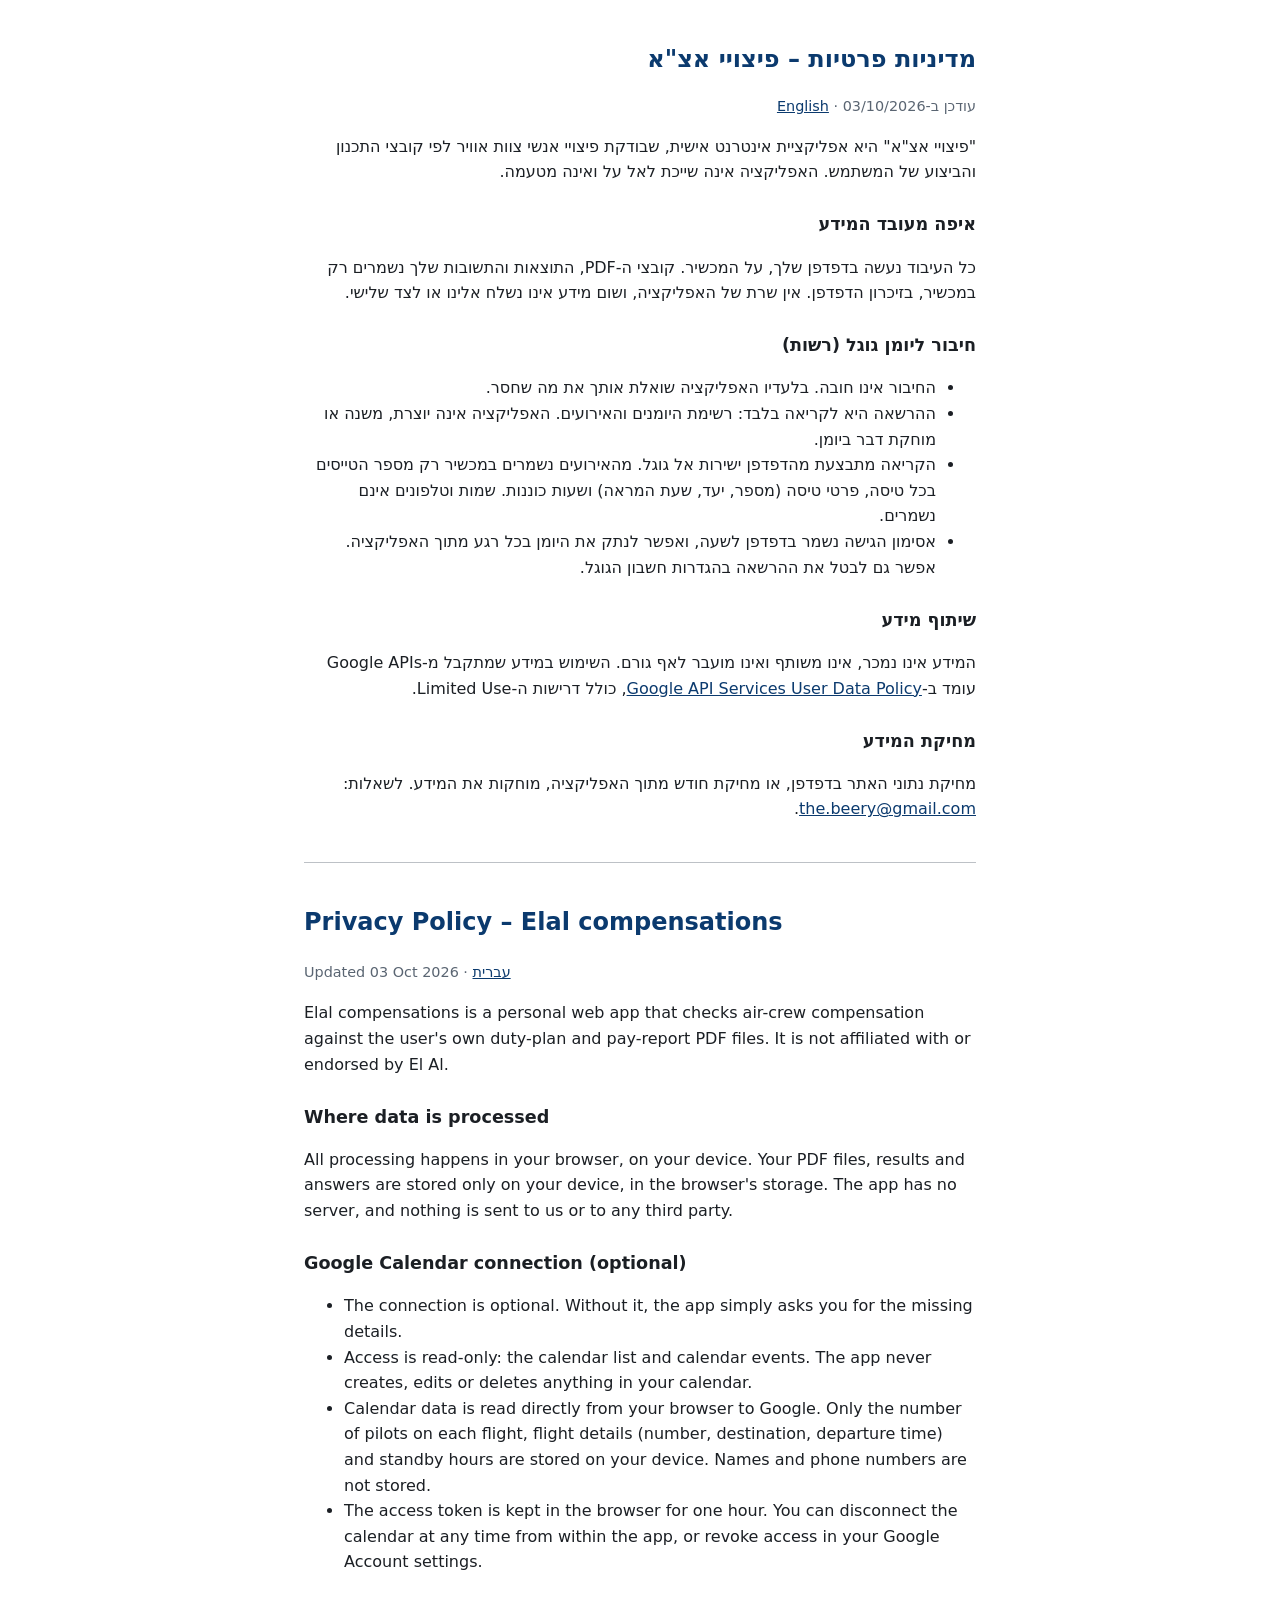
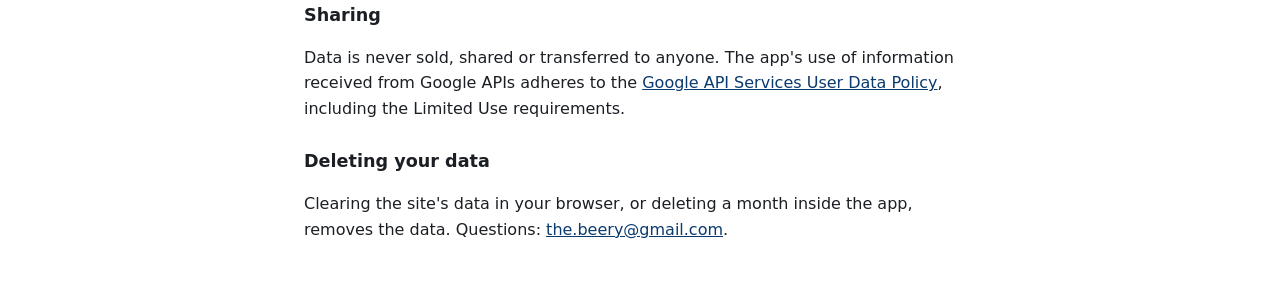
==== privacy.html @ 0be8bbc6 "דף מדיניות פרטיות (עברית ואנגלית) וקישור אליו בחלון חיבור היומן Co-Authored-By: Claude Sonnet 5.5 <n" ====
<!doctype html>
<html lang="he" dir="rtl">
<head>
  <meta charset="utf-8">
  <meta name="viewport" content="width=device-width, initial-scale=1">
  <title>מדיניות פרטיות – פיצויי אצ"א</title>
  <style>
    :root { --bg: #fff; --fg: #1b1f24; --muted: #5a6572; --accent: #0b3a6e; }
    @media (prefers-color-scheme: dark) { :root { --bg: #14181d; --fg: #e8ecf0; --muted: #9aa6b2; --accent: #8db8f0; } }
    body { margin: 0; background: var(--bg); color: var(--fg); font: 16px/1.6 system-ui, sans-serif; }
    main { max-width: 42rem; margin: 0 auto; padding: 1.5rem 16px 3rem; }
    h1 { font-size: 1.5rem; color: var(--accent); }
    h2 { font-size: 1.1rem; margin-top: 1.6rem; }
    a { color: var(--accent); }
    .muted { color: var(--muted); font-size: .9rem; }
    hr { margin: 2.5rem 0; border: 0; border-top: 1px solid var(--muted); opacity: .4; }
  </style>
</head>
<body>
<main>
  <h1 id="top">מדיניות פרטיות – פיצויי אצ"א</h1>
  <p class="muted">עודכן ב‑03/10/2026 · <a href="#en">English</a></p>

  <p>"פיצויי אצ"א" היא אפליקציית אינטרנט אישית, שבודקת פיצויי אנשי צוות אוויר לפי קובצי התכנון והביצוע של המשתמש. האפליקציה אינה שייכת לאל על ואינה מטעמה.</p>

  <h2>איפה מעובד המידע</h2>
  <p>כל העיבוד נעשה בדפדפן שלך, על המכשיר. קובצי ה‑PDF, התוצאות והתשובות שלך נשמרים רק במכשיר, בזיכרון הדפדפן. אין שרת של האפליקציה, ושום מידע אינו נשלח אלינו או לצד שלישי.</p>

  <h2>חיבור ליומן גוגל (רשות)</h2>
  <ul>
    <li>החיבור אינו חובה. בלעדיו האפליקציה שואלת אותך את מה שחסר.</li>
    <li>ההרשאה היא לקריאה בלבד: רשימת היומנים והאירועים. האפליקציה אינה יוצרת, משנה או מוחקת דבר ביומן.</li>
    <li>הקריאה מתבצעת מהדפדפן ישירות אל גוגל. מהאירועים נשמרים במכשיר רק מספר הטייסים בכל טיסה, פרטי טיסה (מספר, יעד, שעת המראה) ושעות כוננות. שמות וטלפונים אינם נשמרים.</li>
    <li>אסימון הגישה נשמר בדפדפן לשעה, ואפשר לנתק את היומן בכל רגע מתוך האפליקציה. אפשר גם לבטל את ההרשאה בהגדרות חשבון הגוגל.</li>
  </ul>

  <h2>שיתוף מידע</h2>
  <p>המידע אינו נמכר, אינו משותף ואינו מועבר לאף גורם. השימוש במידע שמתקבל מ‑Google APIs עומד ב‑<a href="https://developers.google.com/terms/api-services-user-data-policy">Google API Services User Data Policy</a>, כולל דרישות ה‑Limited Use.</p>

  <h2>מחיקת המידע</h2>
  <p>מחיקת נתוני האתר בדפדפן, או מחיקת חודש מתוך האפליקציה, מוחקות את המידע. לשאלות: <a href="mailto:the.beery@gmail.com">the.beery@gmail.com</a>.</p>

  <hr>

  <section id="en" lang="en" dir="ltr">
    <h1>Privacy Policy – Elal compensations</h1>
    <p class="muted">Updated 03 Oct 2026 · <a href="#top">עברית</a></p>

    <p>Elal compensations is a personal web app that checks air-crew compensation against the user's own duty-plan and pay-report PDF files. It is not affiliated with or endorsed by El Al.</p>

    <h2>Where data is processed</h2>
    <p>All processing happens in your browser, on your device. Your PDF files, results and answers are stored only on your device, in the browser's storage. The app has no server, and nothing is sent to us or to any third party.</p>

    <h2>Google Calendar connection (optional)</h2>
    <ul>
      <li>The connection is optional. Without it, the app simply asks you for the missing details.</li>
      <li>Access is read-only: the calendar list and calendar events. The app never creates, edits or deletes anything in your calendar.</li>
      <li>Calendar data is read directly from your browser to Google. Only the number of pilots on each flight, flight details (number, destination, departure time) and standby hours are stored on your device. Names and phone numbers are not stored.</li>
      <li>The access token is kept in the browser for one hour. You can disconnect the calendar at any time from within the app, or revoke access in your Google Account settings.</li>
    </ul>

    <h2>Sharing</h2>
    <p>Data is never sold, shared or transferred to anyone. The app's use of information received from Google APIs adheres to the <a href="https://developers.google.com/terms/api-services-user-data-policy">Google API Services User Data Policy</a>, including the Limited Use requirements.</p>

    <h2>Deleting your data</h2>
    <p>Clearing the site's data in your browser, or deleting a month inside the app, removes the data. Questions: <a href="mailto:the.beery@gmail.com">the.beery@gmail.com</a>.</p>
  </section>
</main>
</body>
</html>
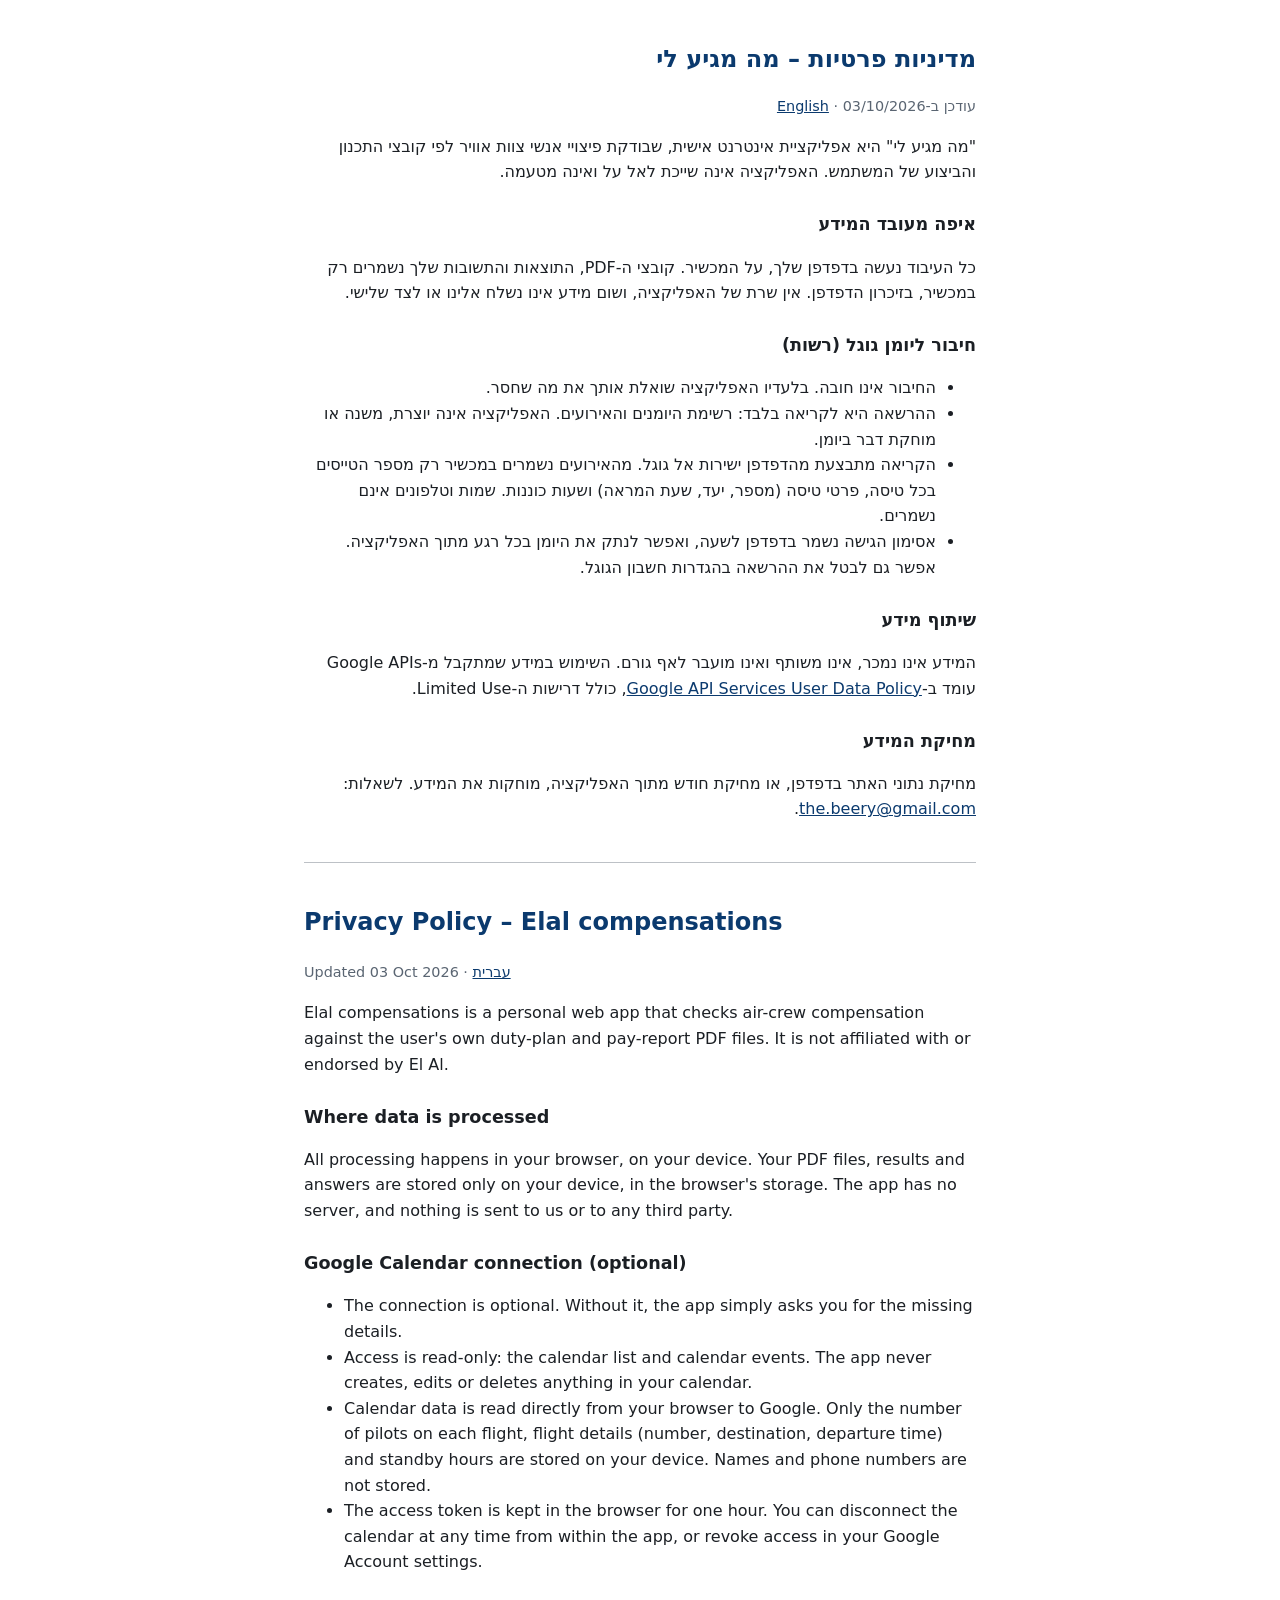
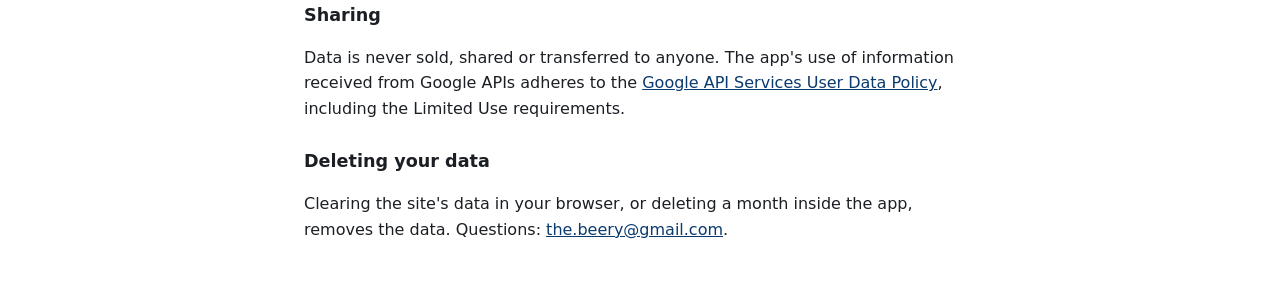
==== commit d8b062c9: "שם האפליקציה: "מה מגיע לי" במקום "פיצויי אצ"א" Co-Authored-By: Claude Opus 5.5 <noreply@anthropic.co" ====
--- a/privacy.html
+++ b/privacy.html
@@ -3,7 +3,7 @@
 <head>
   <meta charset="utf-8">
   <meta name="viewport" content="width=device-width, initial-scale=1">
-  <title>מדיניות פרטיות – פיצויי אצ"א</title>
+  <title>מדיניות פרטיות – מה מגיע לי</title>
   <style>
     :root { --bg: #fff; --fg: #1b1f24; --muted: #5a6572; --accent: #0b3a6e; }
     @media (prefers-color-scheme: dark) { :root { --bg: #14181d; --fg: #e8ecf0; --muted: #9aa6b2; --accent: #8db8f0; } }
@@ -18,10 +18,10 @@
 </head>
 <body>
 <main>
-  <h1 id="top">מדיניות פרטיות – פיצויי אצ"א</h1>
+  <h1 id="top">מדיניות פרטיות – מה מגיע לי</h1>
   <p class="muted">עודכן ב‑03/10/2026 · <a href="#en">English</a></p>
 
-  <p>"פיצויי אצ"א" היא אפליקציית אינטרנט אישית, שבודקת פיצויי אנשי צוות אוויר לפי קובצי התכנון והביצוע של המשתמש. האפליקציה אינה שייכת לאל על ואינה מטעמה.</p>
+  <p>"מה מגיע לי" היא אפליקציית אינטרנט אישית, שבודקת פיצויי אנשי צוות אוויר לפי קובצי התכנון והביצוע של המשתמש. האפליקציה אינה שייכת לאל על ואינה מטעמה.</p>
 
   <h2>איפה מעובד המידע</h2>
   <p>כל העיבוד נעשה בדפדפן שלך, על המכשיר. קובצי ה‑PDF, התוצאות והתשובות שלך נשמרים רק במכשיר, בזיכרון הדפדפן. אין שרת של האפליקציה, ושום מידע אינו נשלח אלינו או לצד שלישי.</p>
